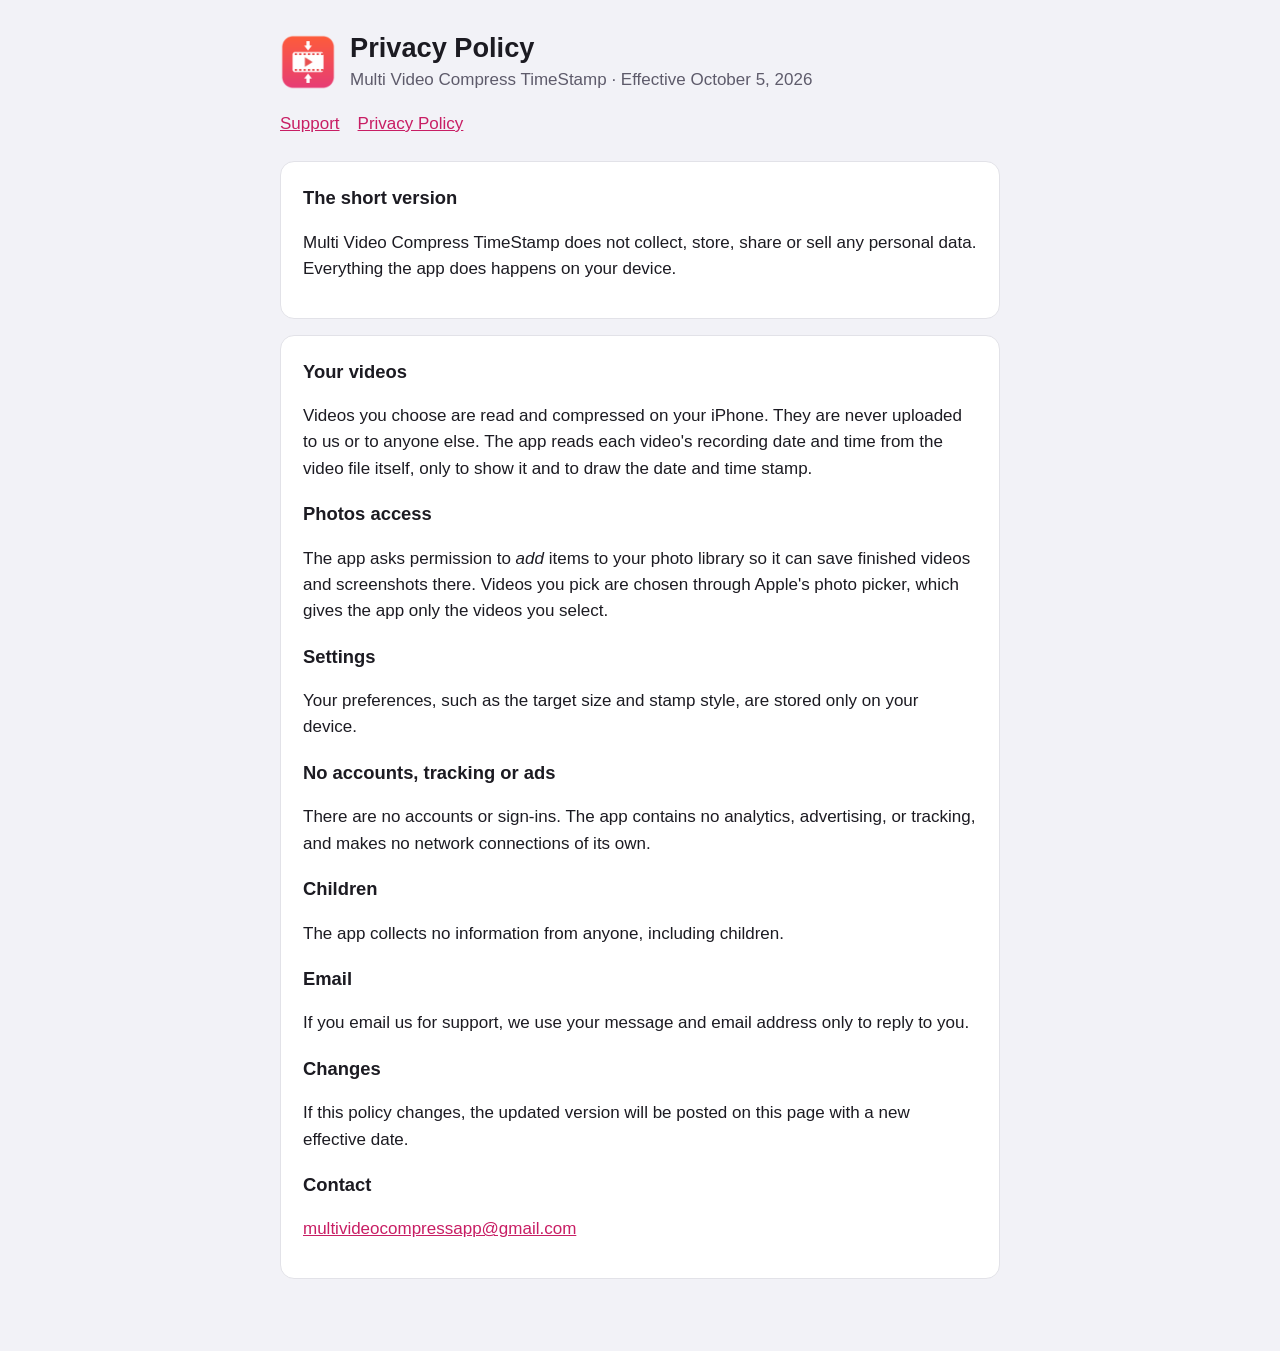
==== privacy.html @ 438bb65d "Add files via upload" ====
<!doctype html>
<html lang="en">
<head>
<meta charset="utf-8">
<meta name="viewport" content="width=device-width, initial-scale=1">
<title>Privacy Policy · Multi Video Compress TimeStamp</title>
<link rel="icon" href="icon.png">
<link rel="stylesheet" href="style.css">
</head>
<body>
<main>
<header>
  <img src="icon.png" alt="">
  <div>
    <h1>Privacy Policy</h1>
    <p class="tag">Multi Video Compress TimeStamp · Effective October 5, 2026</p>
  </div>
</header>
<nav><a href="index.html">Support</a><a href="privacy.html">Privacy Policy</a></nav>

<section>
  <h2>The short version</h2>
  <p>Multi Video Compress TimeStamp does not collect, store, share or sell any personal data. Everything the app does happens on your device.</p>
</section>

<section>
  <h2>Your videos</h2>
  <p>Videos you choose are read and compressed on your iPhone. They are never uploaded to us or to anyone else. The app reads each video's recording date and time from the video file itself, only to show it and to draw the date and time stamp.</p>

  <h2>Photos access</h2>
  <p>The app asks permission to <em>add</em> items to your photo library so it can save finished videos and screenshots there. Videos you pick are chosen through Apple's photo picker, which gives the app only the videos you select.</p>

  <h2>Settings</h2>
  <p>Your preferences, such as the target size and stamp style, are stored only on your device.</p>

  <h2>No accounts, tracking or ads</h2>
  <p>There are no accounts or sign-ins. The app contains no analytics, advertising, or tracking, and makes no network connections of its own.</p>

  <h2>Children</h2>
  <p>The app collects no information from anyone, including children.</p>

  <h2>Email</h2>
  <p>If you email us for support, we use your message and email address only to reply to you.</p>

  <h2>Changes</h2>
  <p>If this policy changes, the updated version will be posted on this page with a new effective date.</p>

  <h2>Contact</h2>
  <p><a href="mailto:multivideocompressapp@gmail.com">multivideocompressapp@gmail.com</a></p>
</section>
</main>
</body>
</html>
---- style.css ----
:root { --ink: #1c1b22; --muted: #5e5b6b; --accent: #c81e64; --paper: #f2f2f7; --panel: #ffffff; --line: #e2e2e8; }
@media (prefers-color-scheme: dark) {
  :root { --ink: #ecebf2; --muted: #a8a5b6; --accent: #ff6aa5; --paper: #17161d; --panel: #222129; --line: #34323f; }
}
* { box-sizing: border-box; }
body { margin: 0; background: var(--paper); color: var(--ink);
  font: 17px/1.55 -apple-system, BlinkMacSystemFont, "Segoe UI", Helvetica, Arial, sans-serif; }
main { max-width: 760px; margin: 0 auto; padding: 32px 20px 56px; }
header { display: flex; align-items: center; gap: 14px; margin-bottom: 8px; }
header img { width: 56px; height: 56px; border-radius: 13px; }
h1 { font-size: 1.7rem; line-height: 1.2; margin: 0; }
.tag { margin: 2px 0 0; color: var(--muted); }
nav { margin: 18px 0 24px; display: flex; gap: 18px; }
a { color: var(--accent); }
section { background: var(--panel); border: 1px solid var(--line); border-radius: 14px; padding: 4px 22px 18px; margin-bottom: 16px; }
h2 { font-size: 1.15rem; margin: 18px 0 6px; }
h3 { font-size: 1rem; margin: 16px 0 4px; }
p, li { color: var(--ink); }
.muted { color: var(--muted); font-size: 0.92rem; }
.contact { font-size: 1.1rem; font-weight: 600; }
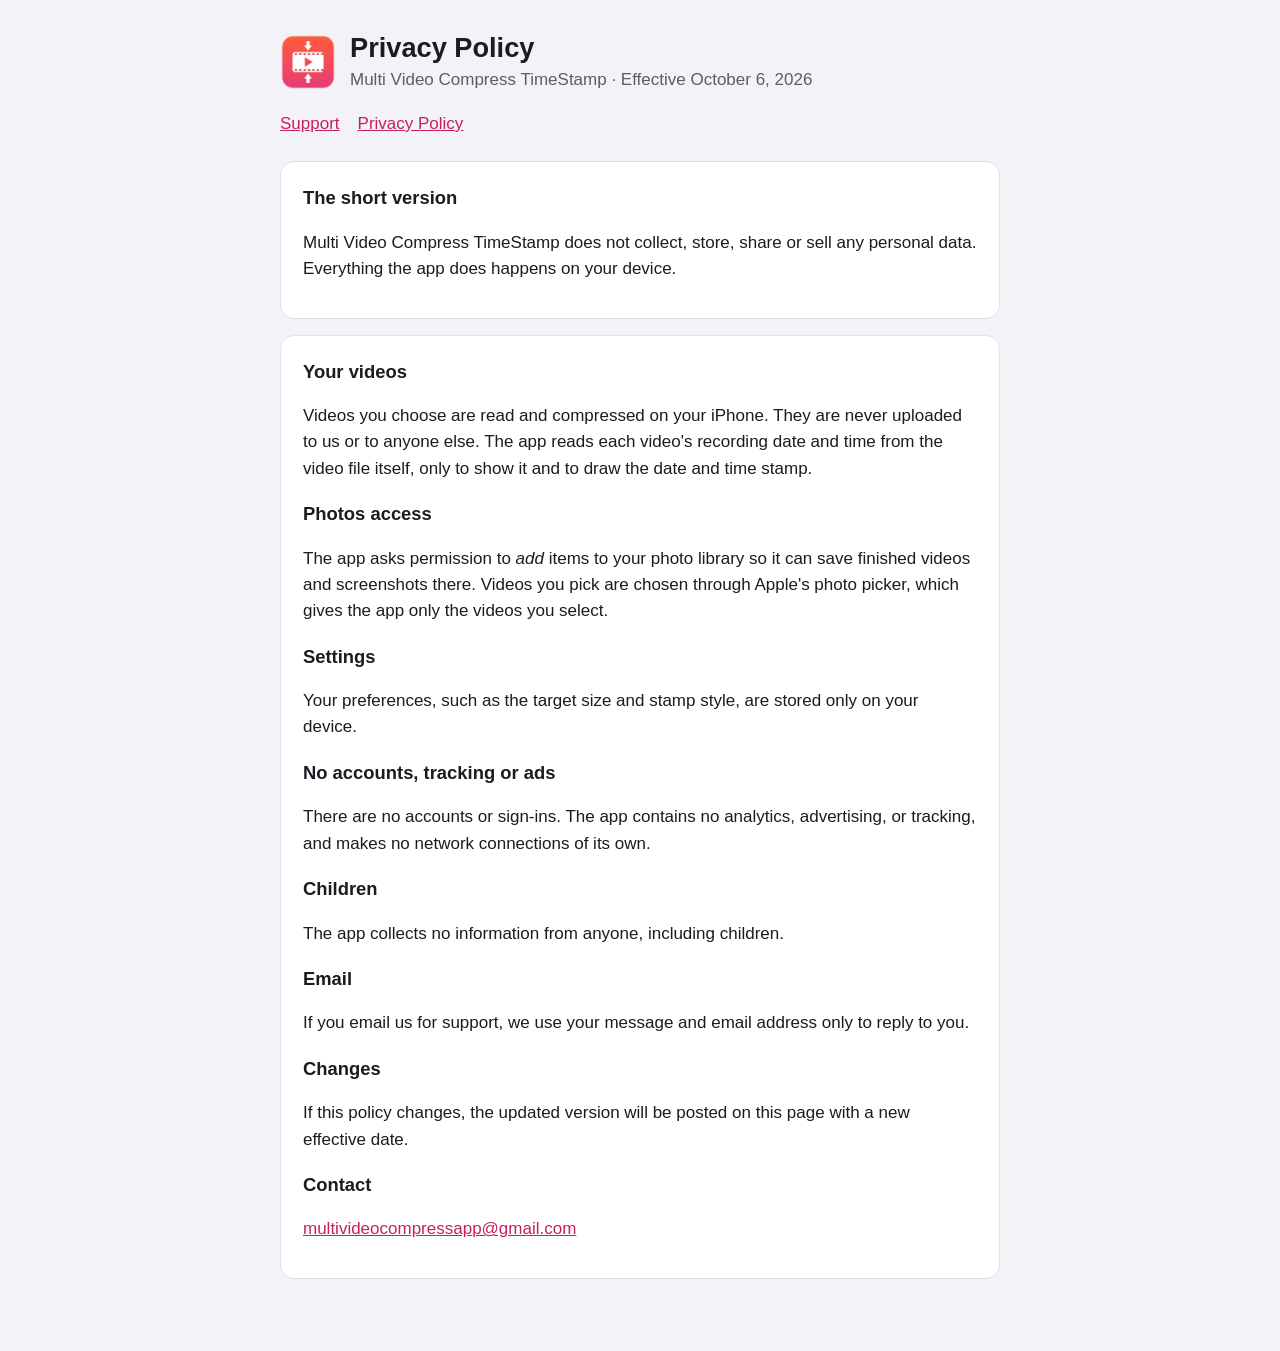
==== commit 4c9c1edd: "Update privacy.html" ====
--- a/privacy.html
+++ b/privacy.html
@@ -13,7 +13,7 @@
   <img src="icon.png" alt="">
   <div>
     <h1>Privacy Policy</h1>
-    <p class="tag">Multi Video Compress TimeStamp · Effective October 5, 2026</p>
+    <p class="tag">Multi Video Compress TimeStamp · Effective October 6, 2026</p>
   </div>
 </header>
 <nav><a href="index.html">Support</a><a href="privacy.html">Privacy Policy</a></nav>
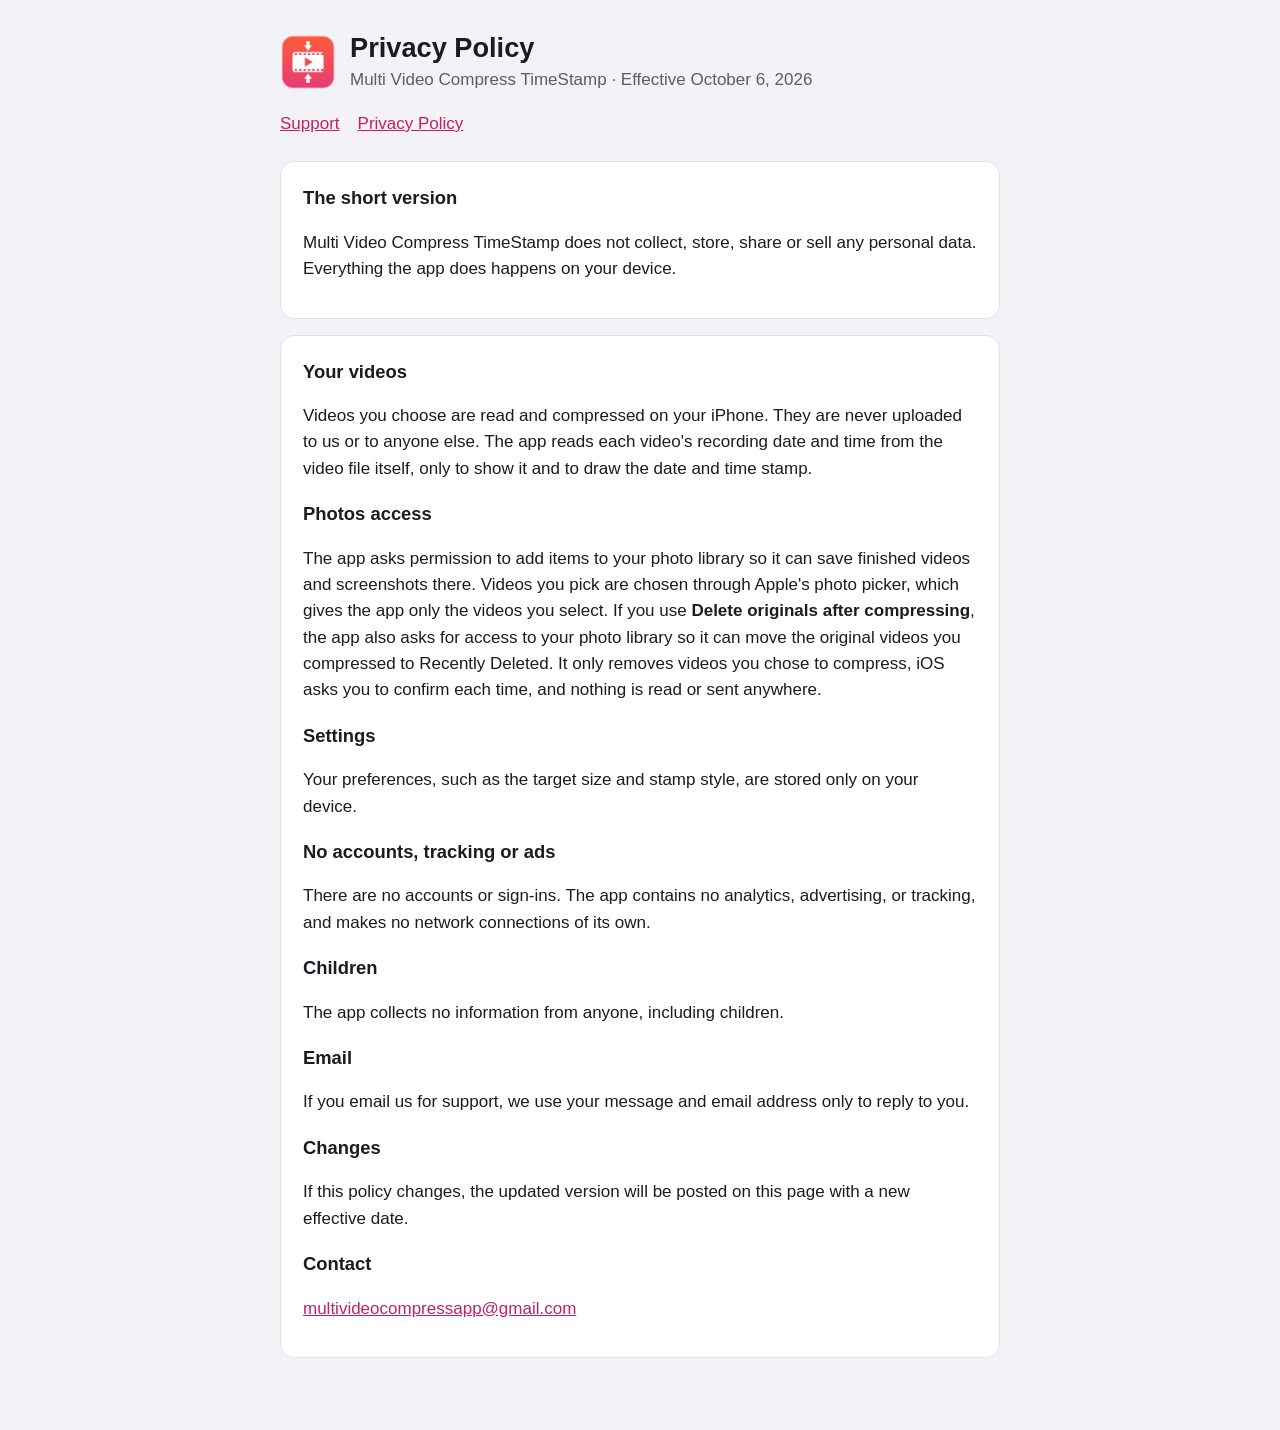
==== commit 84c7b650: "Update privacy.html" ====
--- a/privacy.html
+++ b/privacy.html
@@ -28,7 +28,7 @@
   <p>Videos you choose are read and compressed on your iPhone. They are never uploaded to us or to anyone else. The app reads each video's recording date and time from the video file itself, only to show it and to draw the date and time stamp.</p>
 
   <h2>Photos access</h2>
-  <p>The app asks permission to <em>add</em> items to your photo library so it can save finished videos and screenshots there. Videos you pick are chosen through Apple's photo picker, which gives the app only the videos you select.</p>
+  <p>The app asks permission to add items to your photo library so it can save finished videos and screenshots there. Videos you pick are chosen through Apple's photo picker, which gives the app only the videos you select. If you use <strong>Delete originals after compressing</strong>, the app also asks for access to your photo library so it can move the original videos you compressed to Recently Deleted. It only removes videos you chose to compress, iOS asks you to confirm each time, and nothing is read or sent anywhere.</p>
 
   <h2>Settings</h2>
   <p>Your preferences, such as the target size and stamp style, are stored only on your device.</p>
